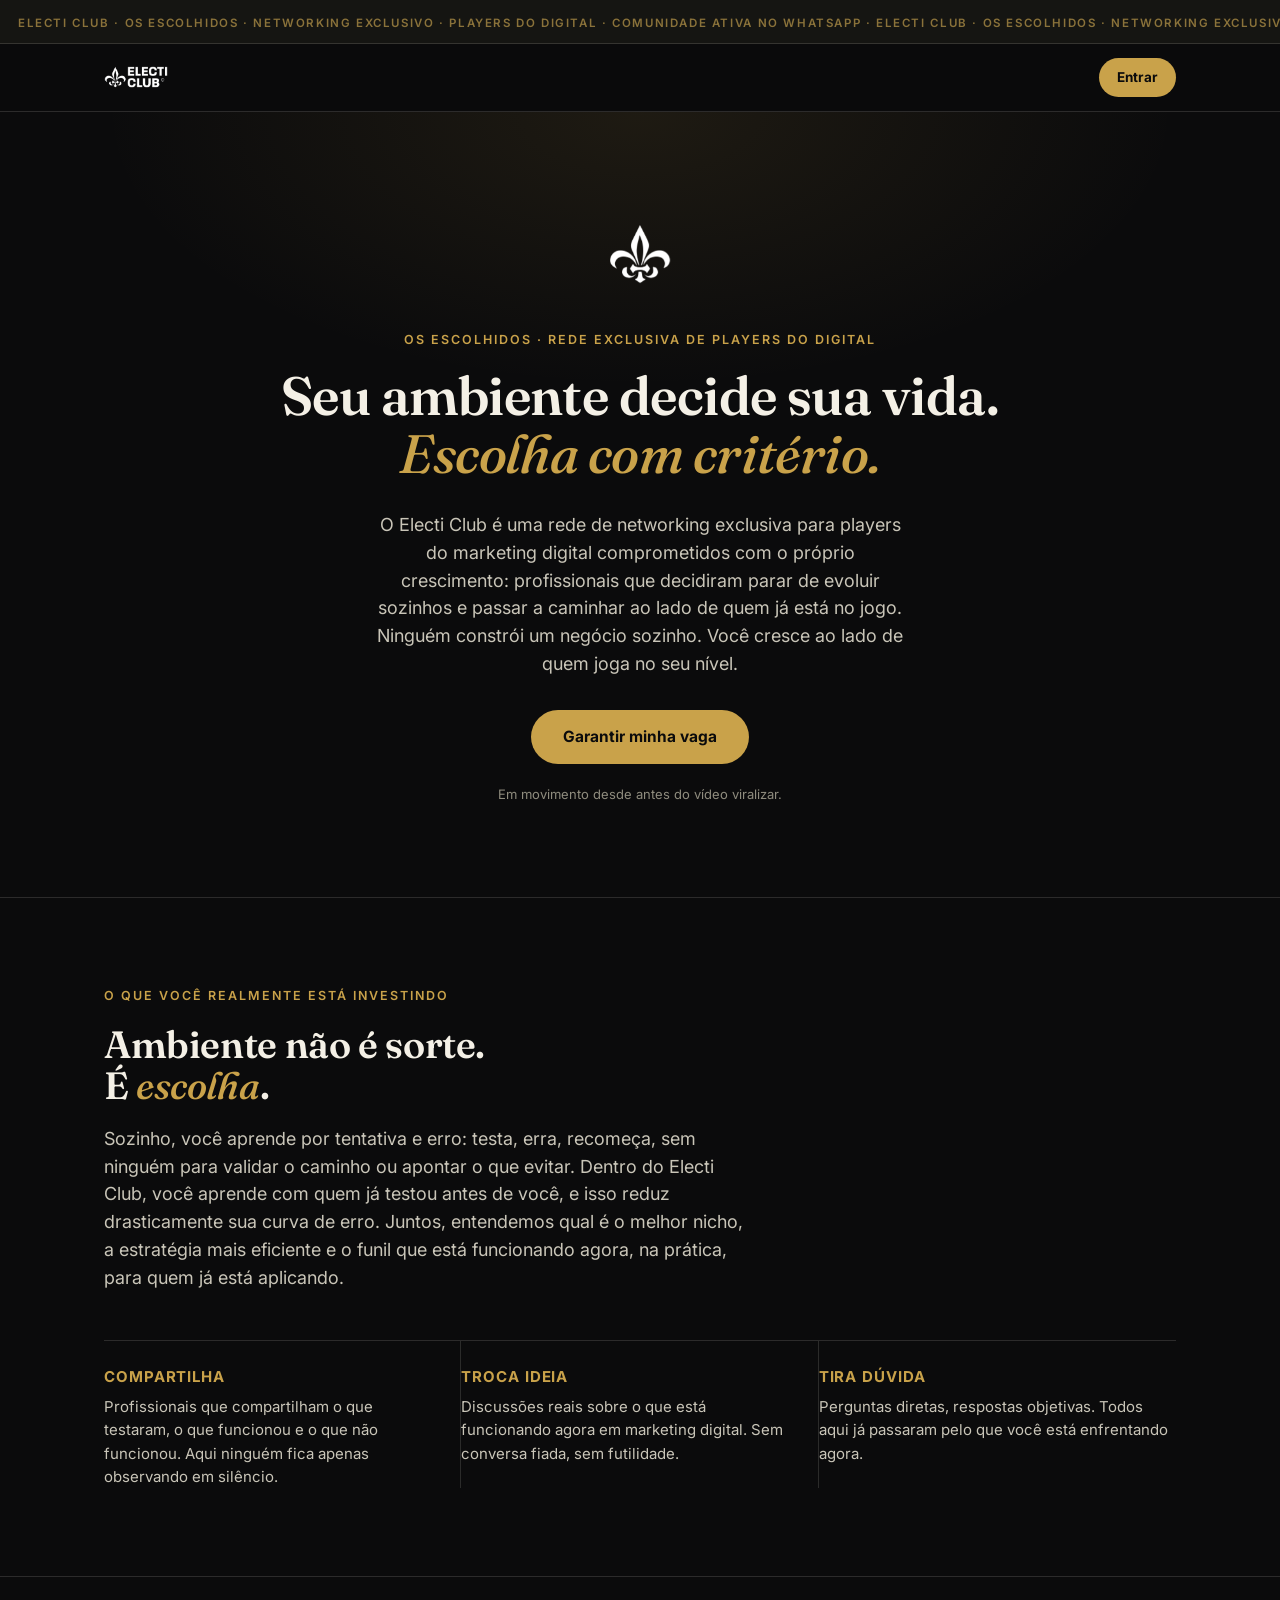
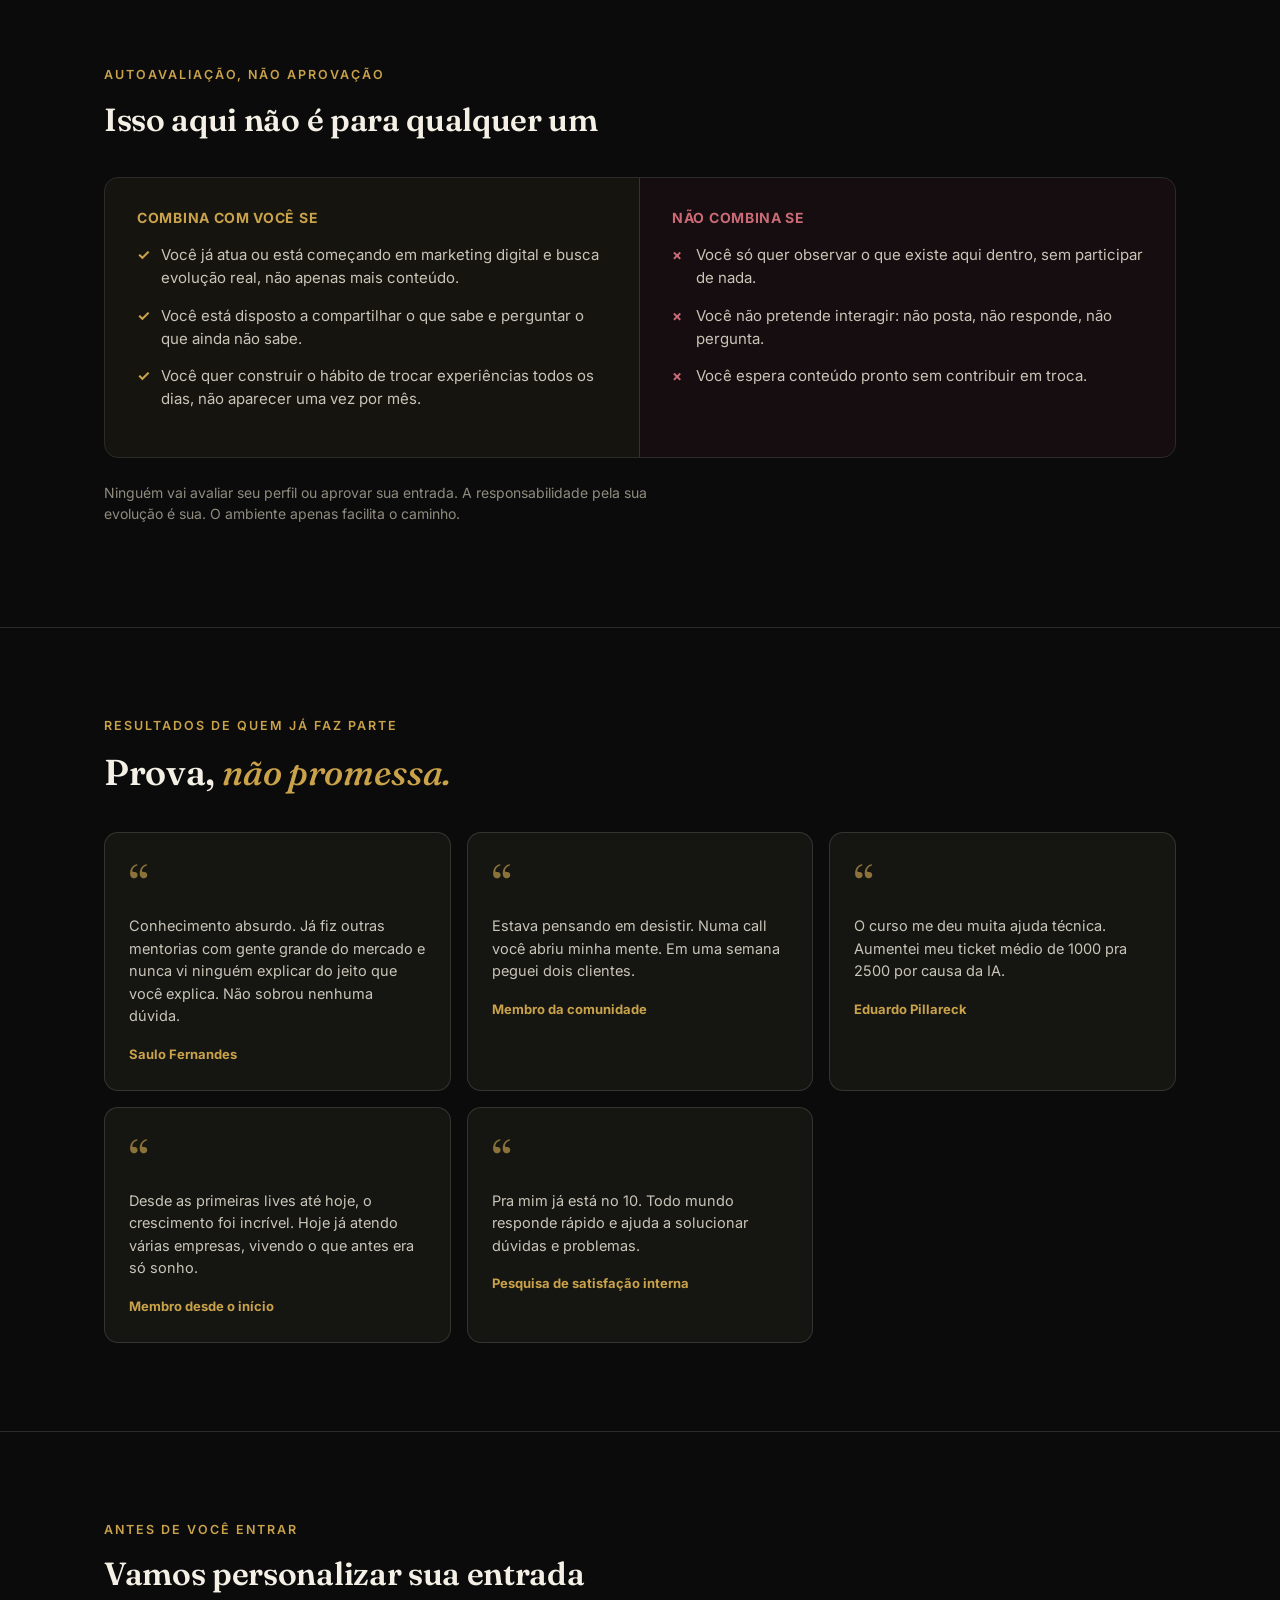
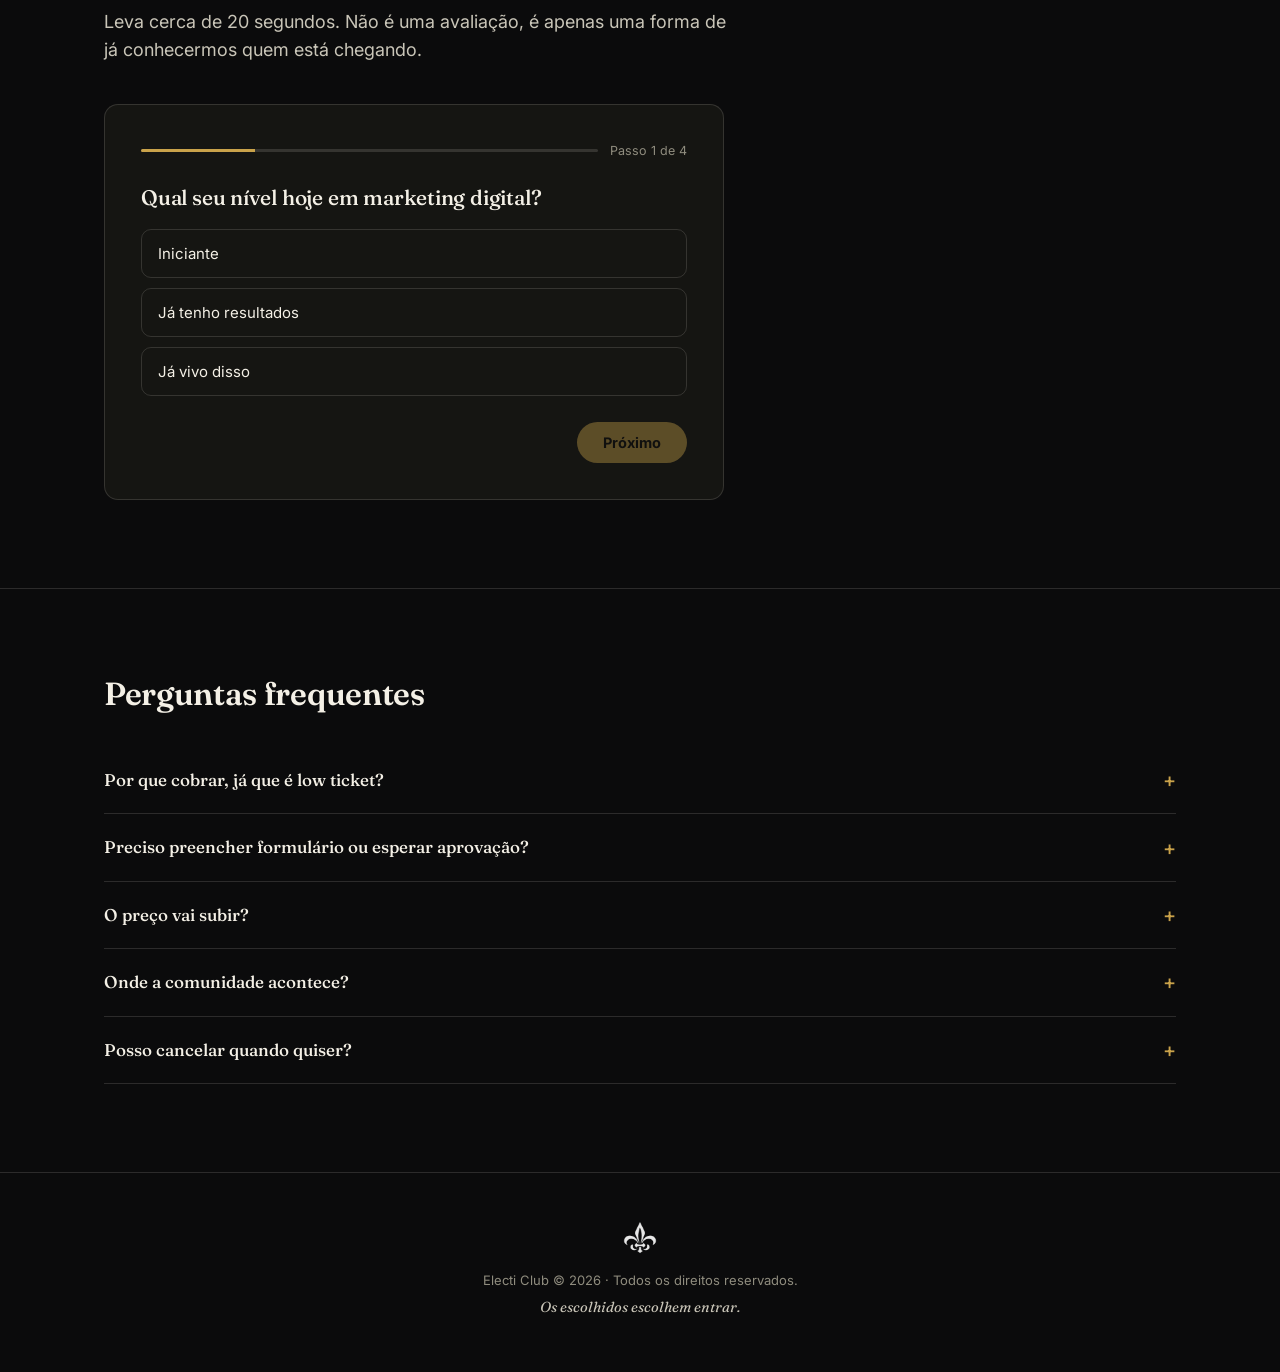
==== index.html @ 90655756 "Add files via upload" ====
<!DOCTYPE html>
<html lang="pt-BR">
<head>
<meta charset="UTF-8">
<meta name="viewport" content="width=device-width, initial-scale=1.0">
<title>Electi Club | O ambiente que te faz crescer</title>
<meta name="description" content="Electi Club: a comunidade de networking exclusiva para players do marketing digital comprometidos com o próprio crescimento.">
<link rel="icon" type="image/png" href="assets/img/logo-icon.png">
<link rel="preconnect" href="https://fonts.googleapis.com">
<link rel="preconnect" href="https://fonts.gstatic.com" crossorigin>
<link href="https://fonts.googleapis.com/css2?family=Fraunces:ital,opsz,wght@0,9..144,500;0,9..144,600;1,9..144,500&family=Inter:wght@400;500;600;700;800&display=swap" rel="stylesheet">
<link rel="stylesheet" href="assets/css/styles.css">
</head>
<body>

<div class="ticker" aria-hidden="true">
  <div class="ticker-track">
    <span>ELECTI CLUB · OS ESCOLHIDOS · NETWORKING EXCLUSIVO · PLAYERS DO DIGITAL · COMUNIDADE ATIVA NO WHATSAPP · ELECTI CLUB · OS ESCOLHIDOS · NETWORKING EXCLUSIVO · PLAYERS DO DIGITAL · COMUNIDADE ATIVA NO WHATSAPP ·</span>
    <span>ELECTI CLUB · OS ESCOLHIDOS · NETWORKING EXCLUSIVO · PLAYERS DO DIGITAL · COMUNIDADE ATIVA NO WHATSAPP · ELECTI CLUB · OS ESCOLHIDOS · NETWORKING EXCLUSIVO · PLAYERS DO DIGITAL · COMUNIDADE ATIVA NO WHATSAPP ·</span>
  </div>
</div>

<header>
  <div class="wrap">
    <img class="logo-full" src="assets/img/logo-full.png" alt="Electi Club">
    <a class="btn btn-primary" href="#quiz">Entrar</a>
  </div>
</header>

<section class="hero" id="topo">
  <div class="wrap">
    <div class="seal-wrap">
      <span class="seal-ring"></span>
      <img class="seal-icon" src="assets/img/logo-icon.png" alt="">
    </div>
    <p class="eyebrow">Os escolhidos · Rede exclusiva de players do digital</p>
    <h1>Seu ambiente decide sua vida. <span class="ital">Escolha com critério.</span></h1>
    <p class="sub">O Electi Club é uma rede de networking exclusiva para players do marketing digital comprometidos com o próprio crescimento: profissionais que decidiram parar de evoluir sozinhos e passar a caminhar ao lado de quem já está no jogo. Ninguém constrói um negócio sozinho. Você cresce ao lado de quem joga no seu nível.</p>
    <div class="cta-row">
      <a class="btn btn-primary" href="#quiz">Garantir minha vaga</a>
    </div>
    <p class="proof">Em movimento desde antes do vídeo viralizar.</p>
  </div>
</section>

<section class="thesis" id="time-ativo">
  <div class="wrap">
    <p class="eyebrow">O que você realmente está investindo</p>
    <h2>Ambiente não é sorte.<br>É <span class="ital">escolha</span>.</h2>
    <p class="lead">Sozinho, você aprende por tentativa e erro: testa, erra, recomeça, sem ninguém para validar o caminho ou apontar o que evitar. Dentro do Electi Club, você aprende com quem já testou antes de você, e isso reduz drasticamente sua curva de erro. Juntos, entendemos qual é o melhor nicho, a estratégia mais eficiente e o funil que está funcionando agora, na prática, para quem já está aplicando.</p>
    <div class="thesis-grid">
      <div>
        <h3>Compartilha</h3>
        <p>Profissionais que compartilham o que testaram, o que funcionou e o que não funcionou. Aqui ninguém fica apenas observando em silêncio.</p>
      </div>
      <div>
        <h3>Troca ideia</h3>
        <p>Discussões reais sobre o que está funcionando agora em marketing digital. Sem conversa fiada, sem futilidade.</p>
      </div>
      <div>
        <h3>Tira dúvida</h3>
        <p>Perguntas diretas, respostas objetivas. Todos aqui já passaram pelo que você está enfrentando agora.</p>
      </div>
    </div>
  </div>
</section>

<section class="fit" id="para-quem">
  <div class="wrap">
    <p class="eyebrow">Autoavaliação, não aprovação</p>
    <h2>Isso aqui não é para qualquer um</h2>
    <div class="fit-grid">
      <div class="fit-col fit-yes">
        <h3>Combina com você se</h3>
        <ul>
          <li>Você já atua ou está começando em marketing digital e busca evolução real, não apenas mais conteúdo.</li>
          <li>Você está disposto a compartilhar o que sabe e perguntar o que ainda não sabe.</li>
          <li>Você quer construir o hábito de trocar experiências todos os dias, não aparecer uma vez por mês.</li>
        </ul>
      </div>
      <div class="fit-col fit-no">
        <h3>Não combina se</h3>
        <ul>
          <li>Você só quer observar o que existe aqui dentro, sem participar de nada.</li>
          <li>Você não pretende interagir: não posta, não responde, não pergunta.</li>
          <li>Você espera conteúdo pronto sem contribuir em troca.</li>
        </ul>
      </div>
    </div>
    <p class="fit-note">Ninguém vai avaliar seu perfil ou aprovar sua entrada. A responsabilidade pela sua evolução é sua. O ambiente apenas facilita o caminho.</p>
  </div>
</section>

<section class="testimonials" id="prova">
  <div class="wrap">
    <p class="eyebrow">Resultados de quem já faz parte</p>
    <h2>Prova, <span class="ital">não promessa.</span></h2>
    <div class="testi-grid">
      <div class="testi-card">
        <p class="testi-quote">Conhecimento absurdo. Já fiz outras mentorias com gente grande do mercado e nunca vi ninguém explicar do jeito que você explica. Não sobrou nenhuma dúvida.</p>
        <p class="testi-name">Saulo Fernandes</p>
      </div>
      <div class="testi-card">
        <p class="testi-quote">Estava pensando em desistir. Numa call você abriu minha mente. Em uma semana peguei dois clientes.</p>
        <p class="testi-name">Membro da comunidade</p>
      </div>
      <div class="testi-card">
        <p class="testi-quote">O curso me deu muita ajuda técnica. Aumentei meu ticket médio de 1000 pra 2500 por causa da IA.</p>
        <p class="testi-name">Eduardo Pillareck</p>
      </div>
      <div class="testi-card">
        <p class="testi-quote">Desde as primeiras lives até hoje, o crescimento foi incrível. Hoje já atendo várias empresas, vivendo o que antes era só sonho.</p>
        <p class="testi-name">Membro desde o início</p>
      </div>
      <div class="testi-card">
        <p class="testi-quote">Pra mim já está no 10. Todo mundo responde rápido e ajuda a solucionar dúvidas e problemas.</p>
        <p class="testi-name">Pesquisa de satisfação interna</p>
      </div>
    </div>
  </div>
</section>

<section class="quiz" id="quiz">
  <div class="wrap">
    <p class="eyebrow">Antes de você entrar</p>
    <h2>Vamos personalizar sua entrada</h2>
    <p class="lead">Leva cerca de 20 segundos. Não é uma avaliação, é apenas uma forma de já conhecermos quem está chegando.</p>

    <div class="quiz-card">
      <div class="quiz-progress">
        <div class="quiz-progress-track"><div class="quiz-progress-fill" id="quizFill"></div></div>
        <span class="quiz-progress-label" id="quizLabel">Passo 1 de 4</span>
      </div>

      <div class="quiz-step active" data-step="0">
        <h3>Qual seu nível hoje em marketing digital?</h3>
        <div class="quiz-options" data-key="nivel">
          <button class="quiz-opt" type="button">Iniciante</button>
          <button class="quiz-opt" type="button">Já tenho resultados</button>
          <button class="quiz-opt" type="button">Já vivo disso</button>
        </div>
        <div class="quiz-nav">
          <span></span>
          <button class="quiz-next" type="button">Próximo</button>
        </div>
      </div>

      <div class="quiz-step" data-step="1">
        <h3>O que você mais busca agora?</h3>
        <div class="quiz-options" data-key="interesse">
          <button class="quiz-opt" type="button">Tráfego pago</button>
          <button class="quiz-opt" type="button">Infoprodutos e low ticket</button>
          <button class="quiz-opt" type="button">Automação e IA</button>
          <button class="quiz-opt" type="button">Trocar ideia com outros profissionais</button>
          <button class="quiz-opt" type="button">Um pouco de tudo</button>
        </div>
        <div class="quiz-nav">
          <button class="quiz-back" type="button">← voltar</button>
          <button class="quiz-next" type="button">Próximo</button>
        </div>
      </div>

      <div class="quiz-step" data-step="2">
        <h3>Quanto tempo por semana você imagina dedicar ao grupo?</h3>
        <div class="quiz-options" data-key="tempo">
          <button class="quiz-opt" type="button">Só acompanhar</button>
          <button class="quiz-opt" type="button">De vez em quando</button>
          <button class="quiz-opt" type="button">Ativamente</button>
        </div>
        <div class="quiz-nav">
          <button class="quiz-back" type="button">← voltar</button>
          <button class="quiz-next" type="button">Próximo</button>
        </div>
      </div>

      <div class="quiz-step" data-step="3">
        <h3>O que você gostaria de encontrar na comunidade para acelerar seu crescimento?</h3>
        <textarea class="quiz-textarea" id="quizOpen" placeholder="Opcional, escreva livremente..."></textarea>
        <div class="quiz-nav">
          <button class="quiz-back" type="button">← voltar</button>
          <span>
            <button class="quiz-skip" type="button" id="quizSkip">Pular</button>
            <button class="quiz-next enabled" type="button" id="quizFinish">Ver resultado</button>
          </span>
        </div>
      </div>

      <div class="quiz-step quiz-result" data-step="4">
        <h3 id="resultTitle">Perfeito.</h3>
        <p id="resultBody"></p>
        <a class="btn btn-primary" href="#preco">Quero garantir minha vaga</a>
      </div>
    </div>
  </div>
</section>

<section class="pricing" id="preco" style="display:none;">
  <div class="wrap">
    <p class="eyebrow">Entrada na comunidade</p>
    <h2>O investimento de hoje é o menor que ele nunca mais vai ser</h2>
    <p class="lead" style="margin-left:auto;margin-right:auto;">Conforme o Electi Club cresce e entrega mais valor, o investimento sobe. Quem entra agora garante o valor atual.</p>

    <div class="card-membership">
      <p class="card-eyebrow">Electi Club</p>
      <p class="card-title">Membro Electi Club</p>
      <p class="card-price">R$ 17<span>,90/mês</span></p>
      <p class="card-price-note">cancele quando quiser · sem fidelidade</p>
      <ul>
        <li>Ambiente ativo de marketing digital, todos os dias</li>
        <li>Profissionais comprometidos trocando o que está funcionando agora</li>
        <li>Aprenda com quem já testou e evite repetir os mesmos erros</li>
        <li>Investimento travado enquanto você permanecer no grupo</li>
      </ul>
      <a class="btn btn-primary" href="https://pay.hub.la/d9ovtXGPBHAwMIfi0Ynn/upsell" id="checkoutLink">Garantir minha vaga</a>
    </div>
    <!-- Ajuste o preço R$17,90/mês acima para o valor final que você decidir -->
    <p class="card-fine">Sem contrato de fidelidade. Cancele quando quiser.</p>
  </div>
</section>

<section class="faq" id="faq">
  <div class="wrap">
    <h2>Perguntas frequentes</h2>

    <details>
      <summary><span>Por que cobrar, já que é low ticket?</span><span class="plus" aria-hidden="true">+</span></summary>
      <p>Porque o valor, mesmo acessível, funciona como o primeiro filtro de compromisso. O que é gratuito atrai curiosos. O que exige investimento atrai quem está disposto a participar de verdade.</p>
    </details>

    <details>
      <summary><span>Preciso preencher formulário ou esperar aprovação?</span><span class="plus" aria-hidden="true">+</span></summary>
      <p>Não. Não há formulário de aplicação nem análise manual. Existe um quiz rápido e opcional, apenas para personalizar sua entrada. Quem decide se o ambiente combina com você é você mesmo.</p>
    </details>

    <details>
      <summary><span>O preço vai subir?</span><span class="plus" aria-hidden="true">+</span></summary>
      <p>Sim. Conforme a comunidade cresce e entrega mais valor, o investimento sobe. Quem entra agora garante o valor atual.</p>
    </details>

    <details>
      <summary><span>Onde a comunidade acontece?</span><span class="plus" aria-hidden="true">+</span></summary>
      <p>Principalmente no WhatsApp: é onde as conversas acontecem de fato, todos os dias.</p>
    </details>

    <details>
      <summary><span>Posso cancelar quando quiser?</span><span class="plus" aria-hidden="true">+</span></summary>
      <p>Sim, sem fidelidade e sem burocracia.</p>
    </details>
  </div>
</section>

<footer>
  <div class="wrap">
    <img class="logo-icon" src="assets/img/logo-icon.png" alt="Electi Club">
    <p>Electi Club © <span id="year"></span> · Todos os direitos reservados.</p>
    <p class="tag">Os escolhidos escolhem entrar.</p>
  </div>
</footer>

<script src="assets/js/script.js"></script>

</body>
</html>
---- assets/css/styles.css ----
:root{
    --ink:#0b0b0c;
    --ink-2:#151512;
    --ink-3:#1d1c17;
    --bone:#f4f0e6;
    --bone-dim:#c9c5b8;
    --brass:#c9a24a;
    --brass-dim:#8a723a;
    --wine:#8a2632;
    --mute:#8f8c7e;
    --line:rgba(244,240,230,0.14);
    --maxw:1120px;
    --radius:14px;
    font-size:16px;
  }

  *{box-sizing:border-box;}
  html{scroll-behavior:smooth;}
  body{
    margin:0;
    background:var(--ink);
    color:var(--bone);
    font-family:'Inter',system-ui,-apple-system,sans-serif;
    line-height:1.55;
    -webkit-font-smoothing:antialiased;
  }
  img{max-width:100%;display:block;}
  h1,h2,h3{
    font-family:'Fraunces',Georgia,serif;
    font-weight:600;
    line-height:1.08;
    margin:0 0 .5em;
    letter-spacing:-0.01em;
  }
  .ital{font-style:italic;font-weight:500;color:var(--brass);}
  p{margin:0 0 1em;}
  a{color:inherit;}
  ul{margin:0;padding:0;list-style:none;}

  .wrap{max-width:var(--maxw);margin:0 auto;padding:0 24px;}
  section{padding:88px 0;position:relative;}
  .eyebrow{
    font-size:12.5px;
    letter-spacing:0.16em;
    text-transform:uppercase;
    color:var(--brass);
    font-weight:600;
    margin:0 0 18px;
  }
  .lead{font-size:18px;color:var(--bone-dim);max-width:640px;}

  :focus-visible{outline:2px solid var(--brass);outline-offset:3px;}

  /* ---------- Ticker ---------- */
  .ticker{
    background:var(--ink-2);
    border-bottom:1px solid var(--line);
    overflow:hidden;
    white-space:nowrap;
    padding:9px 0;
  }
  .ticker-track{
    display:inline-flex;
    width:max-content;
  }
  .ticker-track span{
    display:inline-block;
    padding:0 18px;
    font-size:11.5px;
    letter-spacing:0.14em;
    text-transform:uppercase;
    color:var(--brass-dim);
    font-weight:600;
  }
  @media (prefers-reduced-motion:no-preference){
    .ticker-track{animation:marquee 34s linear infinite;}
  }
  @keyframes marquee{
    from{transform:translateX(0);}
    to{transform:translateX(-50%);}
  }

  /* ---------- Header ---------- */
  header{
    position:sticky;top:0;z-index:50;
    background:rgba(11,11,12,0.86);
    backdrop-filter:blur(8px);
    border-bottom:1px solid var(--line);
  }
  header .wrap{
    display:flex;align-items:center;justify-content:space-between;
    padding-top:14px;padding-bottom:14px;
  }
  header .logo-full{height:22px;width:auto;}
  .btn{
    display:inline-block;
    font-family:'Inter',sans-serif;
    font-weight:700;
    font-size:14.5px;
    padding:12px 22px;
    border-radius:999px;
    text-decoration:none;
    text-align:center;
    transition:transform .15s ease, background .15s ease;
    cursor:pointer;
    border:none;
  }
  .btn-primary{background:var(--brass);color:var(--ink);}
  .btn-primary:hover{transform:translateY(-1px);background:#dab461;}
  .btn-ghost{background:transparent;color:var(--bone);border:1px solid var(--line);}
  .btn-ghost:hover{border-color:var(--brass);color:var(--brass);}
  header .btn{padding:9px 18px;font-size:13.5px;}

  /* ---------- Hero ---------- */
  .hero{
    text-align:center;
    padding:96px 0 80px;
    background:
      radial-gradient(ellipse 60% 50% at 50% 0%, rgba(200,162,74,0.10), transparent 70%);
  }
  .seal-wrap{
    position:relative;
    width:92px;height:92px;
    margin:0 auto 30px;
    display:flex;align-items:center;justify-content:center;
  }
  .seal-icon{width:64px;height:auto;position:relative;z-index:2;opacity:1;}
  .seal-ring{
    position:absolute;inset:0;
    border:1px solid var(--brass);
    border-radius:50%;
    opacity:0;
  }
  @media (prefers-reduced-motion:no-preference){
    .seal-icon{animation:sealDrop .7s cubic-bezier(.2,.9,.25,1.2) both;}
    .seal-ring{animation:ringPulse 1.4s ease-out .35s both;}
    .hero .eyebrow{animation:fadeUp .6s ease .25s both;}
    .hero h1{animation:fadeUp .6s ease .35s both;}
    .hero .sub{animation:fadeUp .6s ease .45s both;}
    .hero .cta-row{animation:fadeUp .6s ease .55s both;}
    .hero .proof{animation:fadeUp .6s ease .65s both;}
  }
  @keyframes sealDrop{
    0%{transform:translateY(-16px) scale(.8);opacity:0;}
    60%{transform:translateY(2px) scale(1.05);opacity:1;}
    100%{transform:translateY(0) scale(1);opacity:1;}
  }
  @keyframes ringPulse{
    0%{transform:scale(.55);opacity:.55;}
    100%{transform:scale(2.1);opacity:0;}
  }
  @keyframes fadeUp{
    from{opacity:0;transform:translateY(14px);}
    to{opacity:1;transform:translateY(0);}
  }
  .hero h1{
    font-size:clamp(32px,6vw,54px);
    max-width:780px;margin-left:auto;margin-right:auto;
  }
  .hero .sub{
    font-size:18px;color:var(--bone-dim);
    max-width:540px;margin:0 auto 32px;
  }
  .cta-row{
    display:flex;flex-direction:column;align-items:center;gap:14px;margin-bottom:20px;
  }
  .btn-link{
    font-size:14px;color:var(--bone-dim);text-decoration:underline;
    text-underline-offset:3px;
  }
  .btn-link:hover{color:var(--brass);}
  .hero .btn-primary{padding:15px 32px;font-size:15.5px;}
  .proof{font-size:13px;color:var(--mute);}

  /* ---------- Thesis / big idea ---------- */
  .thesis{border-top:1px solid var(--line);}
  .thesis h2{font-size:clamp(26px,4vw,38px);max-width:620px;}
  .thesis-grid{
    display:grid;grid-template-columns:repeat(3,1fr);
    gap:0;margin-top:48px;
    border-top:1px solid var(--line);
  }
  .thesis-grid > div{
    padding:28px 28px 0 0;
    border-right:1px solid var(--line);
  }
  .thesis-grid > div:last-child{border-right:none;padding-right:0;}
  .thesis-grid h3{
    font-family:'Inter',sans-serif;font-weight:700;font-size:15px;
    text-transform:uppercase;letter-spacing:0.06em;color:var(--brass);
    margin-bottom:10px;
  }
  .thesis-grid p{color:var(--bone-dim);font-size:15px;margin:0;}

  /* ---------- Topics ---------- */
  .topics{border-top:1px solid var(--line);padding-top:64px;padding-bottom:64px;}
  .topics h2{font-size:clamp(22px,3.4vw,30px);margin-bottom:28px;}
  .pill-row{display:flex;flex-wrap:wrap;gap:10px;}
  .pill{
    border:1px solid var(--line);
    border-radius:999px;
    padding:10px 18px;
    font-size:14px;
    color:var(--bone-dim);
    white-space:nowrap;
  }
  .pill.hl{border-color:var(--brass-dim);color:var(--brass);}

  /* ---------- Fit section ---------- */
  .fit{border-top:1px solid var(--line);}
  .fit h2{font-size:clamp(24px,3.6vw,32px);max-width:560px;}
  .fit-grid{
    display:grid;grid-template-columns:1fr 1fr;gap:0;
    margin-top:40px;
    border:1px solid var(--line);border-radius:var(--radius);overflow:hidden;
  }
  .fit-col{padding:32px;}
  .fit-yes{background:rgba(200,162,74,0.06);border-right:1px solid var(--line);}
  .fit-no{background:rgba(138,38,50,0.08);}
  .fit-col h3{
    font-family:'Inter',sans-serif;font-weight:700;font-size:14px;
    text-transform:uppercase;letter-spacing:0.05em;margin-bottom:18px;
  }
  .fit-yes h3{color:var(--brass);}
  .fit-no h3{color:#c96a76;}
  .fit-col li{
    font-size:15px;color:var(--bone-dim);
    padding-left:24px;position:relative;margin-bottom:14px;
  }
  .fit-yes li::before{content:"✓";position:absolute;left:0;color:var(--brass);font-weight:700;}
  .fit-no li::before{content:"×";position:absolute;left:0;color:#c96a76;font-weight:700;}
  .fit-note{margin-top:24px;font-size:14px;color:var(--mute);max-width:560px;}

  @media (max-width:720px){
    .fit-grid{grid-template-columns:1fr;}
    .fit-yes{border-right:none;border-bottom:1px solid var(--line);}
  }

  /* ---------- Quiz ---------- */
  .quiz{border-top:1px solid var(--line);}
  .quiz h2{font-size:clamp(24px,3.6vw,32px);}
  .quiz-card{
    margin-top:40px;
    border:1px solid var(--line);
    border-radius:var(--radius);
    background:var(--ink-2);
    padding:36px;
    max-width:620px;
  }
  .quiz-progress{
    display:flex;align-items:center;gap:12px;margin-bottom:26px;
  }
  .quiz-progress-track{
    flex:1;height:3px;background:var(--line);border-radius:2px;overflow:hidden;
  }
  .quiz-progress-fill{
    height:100%;width:25%;background:var(--brass);transition:width .3s ease;
  }
  .quiz-progress-label{font-size:12.5px;color:var(--mute);white-space:nowrap;}
  .quiz-step{display:none;}
  .quiz-step.active{display:block;animation:fadeUp .35s ease both;}
  .quiz-step h3{
    font-family:'Fraunces',serif;font-weight:500;font-size:21px;margin-bottom:20px;
  }
  .quiz-options{display:flex;flex-direction:column;gap:10px;margin-bottom:26px;}
  .quiz-opt{
    text-align:left;
    background:transparent;
    border:1px solid var(--line);
    color:var(--bone);
    padding:14px 16px;
    border-radius:10px;
    font-family:'Inter',sans-serif;font-size:15px;
    cursor:pointer;
    transition:border-color .15s ease, background .15s ease;
  }
  .quiz-opt:hover{border-color:var(--brass-dim);}
  .quiz-opt.selected{border-color:var(--brass);background:rgba(200,162,74,0.09);color:var(--brass);}
  .quiz-textarea{
    width:100%;min-height:96px;
    background:var(--ink);
    border:1px solid var(--line);
    border-radius:10px;
    color:var(--bone);
    font-family:'Inter',sans-serif;font-size:15px;
    padding:14px;margin-bottom:22px;
    resize:vertical;
  }
  .quiz-nav{display:flex;justify-content:space-between;align-items:center;gap:12px;}
  .quiz-back{
    background:none;border:none;color:var(--mute);font-size:14px;cursor:pointer;
    font-family:'Inter',sans-serif;
  }
  .quiz-back:hover{color:var(--bone);}
  .quiz-next{
    background:var(--brass);color:var(--ink);border:none;
    padding:12px 26px;border-radius:999px;font-weight:700;font-size:14.5px;
    cursor:pointer;font-family:'Inter',sans-serif;
    opacity:0.4;pointer-events:none;transition:opacity .15s ease;
  }
  .quiz-next.enabled{opacity:1;pointer-events:auto;}
  .quiz-skip{
    font-size:13px;color:var(--mute);text-decoration:underline;
    background:none;border:none;cursor:pointer;font-family:'Inter',sans-serif;
    margin-left:14px;
  }
  .quiz-result h3{font-size:23px;margin-bottom:14px;}
  .quiz-result p{color:var(--bone-dim);font-size:15.5px;}
  .quiz-result .btn-primary{margin-top:10px;}

  /* ---------- Pricing ---------- */
  .pricing{border-top:1px solid var(--line);text-align:center;}
  .pricing h2{font-size:clamp(26px,4vw,38px);max-width:640px;margin-left:auto;margin-right:auto;}
  .card-membership{
    max-width:400px;margin:44px auto 0;
    border:1px solid var(--brass-dim);
    border-radius:var(--radius);
    background:linear-gradient(180deg, var(--ink-3), var(--ink-2));
    padding:38px 32px;
    text-align:left;
    position:relative;
    overflow:hidden;
  }
  .card-membership::before{
    content:"";position:absolute;top:-40px;right:-40px;width:160px;height:160px;
    background:radial-gradient(circle, rgba(200,162,74,0.14), transparent 70%);
  }
  .card-eyebrow{
    font-size:11.5px;letter-spacing:0.14em;text-transform:uppercase;
    color:var(--brass);font-weight:700;margin-bottom:6px;
  }
  .card-title{font-family:'Fraunces',serif;font-size:22px;margin-bottom:18px;}
  .card-price{font-family:'Fraunces',serif;font-size:44px;color:var(--bone);margin-bottom:2px;}
  .card-price span{font-size:16px;color:var(--mute);font-family:'Inter',sans-serif;}
  .card-price-note{font-size:12.5px;color:var(--mute);margin-bottom:24px;}
  .card-membership ul{margin-bottom:26px;}
  .card-membership li{
    font-size:14.5px;color:var(--bone-dim);padding-left:22px;position:relative;margin-bottom:10px;
  }
  .card-membership li::before{content:"✓";position:absolute;left:0;color:var(--brass);}
  .card-membership .btn-primary{width:100%;padding:14px;font-size:15px;}
  .card-fine{font-size:12px;color:var(--mute);margin-top:14px;text-align:center;}

  /* ---------- Testimonials ---------- */
  .testimonials{border-top:1px solid var(--line);}
  .testimonials h2{font-size:clamp(26px,4vw,36px);max-width:620px;}
  .testi-grid{
    display:grid;
    grid-template-columns:repeat(auto-fit, minmax(260px, 1fr));
    gap:16px;
    margin-top:40px;
  }
  .testi-card{
    border:1px solid var(--line);
    border-radius:var(--radius);
    background:var(--ink-2);
    padding:26px 24px;
    position:relative;
  }
  .testi-card::before{
    content:"\201C";
    font-family:'Fraunces',serif;
    font-size:52px;
    color:var(--brass-dim);
    line-height:1;
    display:block;
    margin-bottom:4px;
  }
  .testi-quote{
    font-size:14.5px;
    color:var(--bone-dim);
    margin-bottom:16px;
  }
  .testi-name{
    font-size:13px;
    font-weight:700;
    color:var(--brass);
    margin:0;
  }

  /* ---------- FAQ ---------- */
  .faq{border-top:1px solid var(--line);}
  .faq h2{font-size:clamp(24px,3.6vw,32px);margin-bottom:36px;}
  details{
    border-bottom:1px solid var(--line);
    padding:20px 0;
  }
  summary{
    cursor:pointer;font-family:'Fraunces',serif;font-size:17px;font-weight:500;
    list-style:none;display:flex;justify-content:space-between;align-items:center;gap:16px;
  }
  summary::-webkit-details-marker{display:none;}
  summary .plus{
    font-family:'Inter',sans-serif;font-size:20px;color:var(--brass);flex-shrink:0;
    transition:transform .2s ease;line-height:1;
  }
  details[open] summary .plus{transform:rotate(45deg);}
  details p{margin-top:14px;color:var(--bone-dim);font-size:15px;max-width:640px;}

  /* ---------- Footer ---------- */
  footer{
    border-top:1px solid var(--line);
    padding:48px 0;
    text-align:center;
  }
  footer .logo-icon{width:34px;height:auto;margin:0 auto 16px;opacity:0.9;}
  footer p{margin:0 0 6px;font-size:13px;color:var(--mute);}
  footer .tag{font-family:'Fraunces',serif;font-style:italic;color:var(--bone-dim);font-size:14.5px;}

  @media (max-width:640px){
    section{padding:64px 0;}
    .thesis-grid{grid-template-columns:1fr;}
    .thesis-grid > div{border-right:none;border-bottom:1px solid var(--line);padding:24px 0;}
    .thesis-grid > div:first-child{padding-top:0;}
    .quiz-card{padding:26px 22px;}
    .card-membership{padding:30px 24px;}
  }
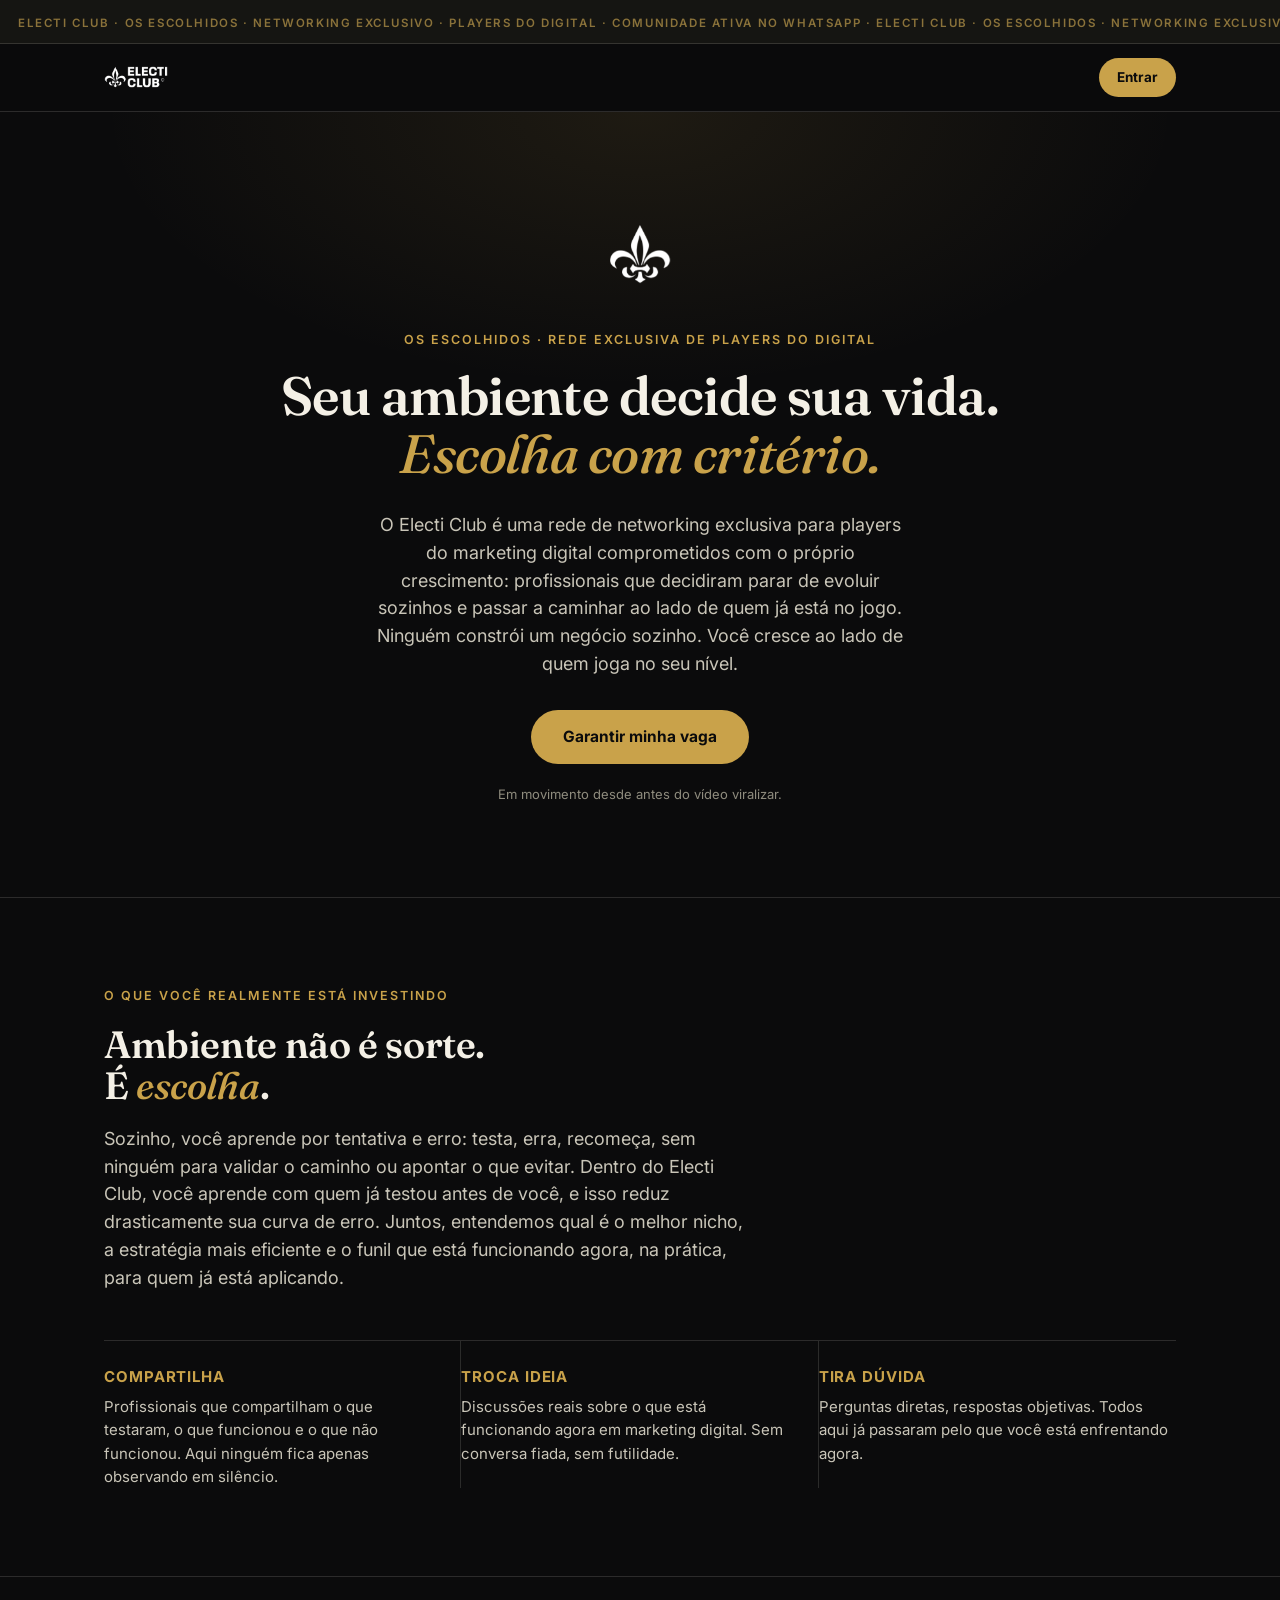
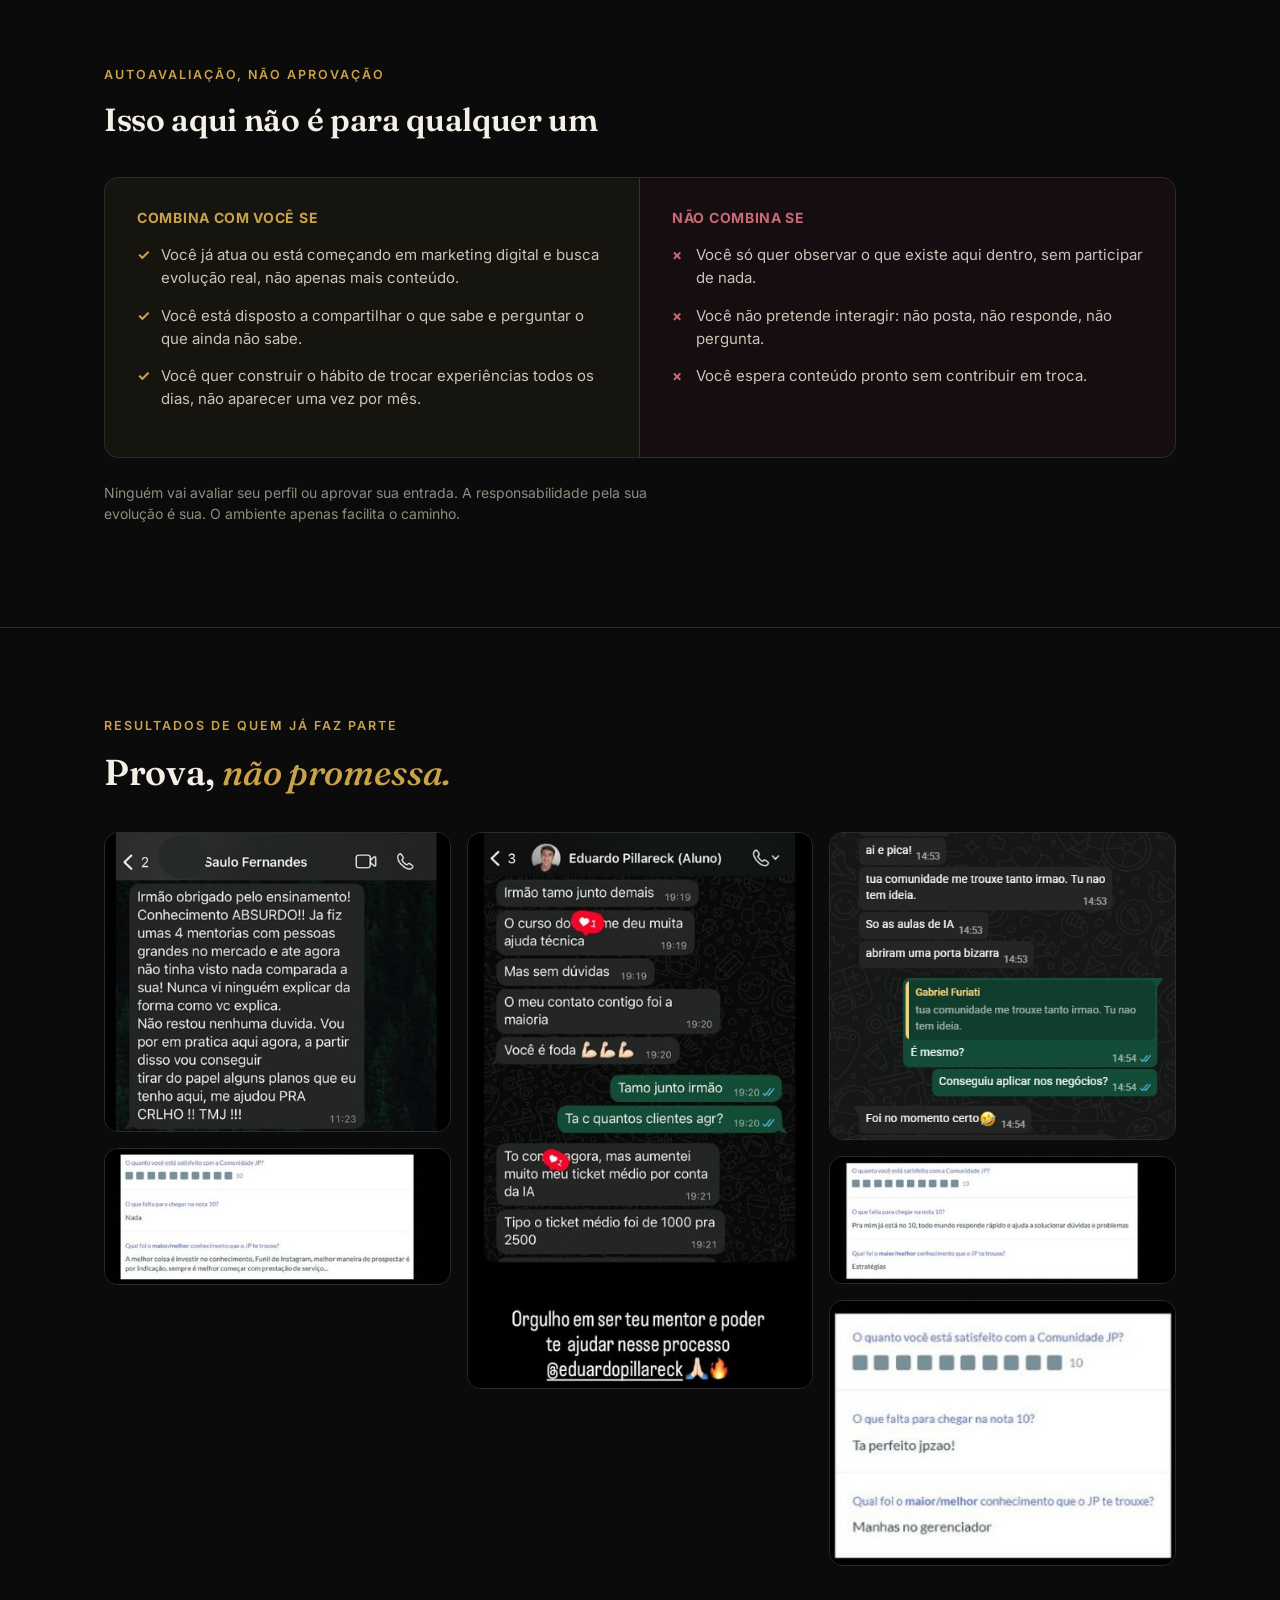
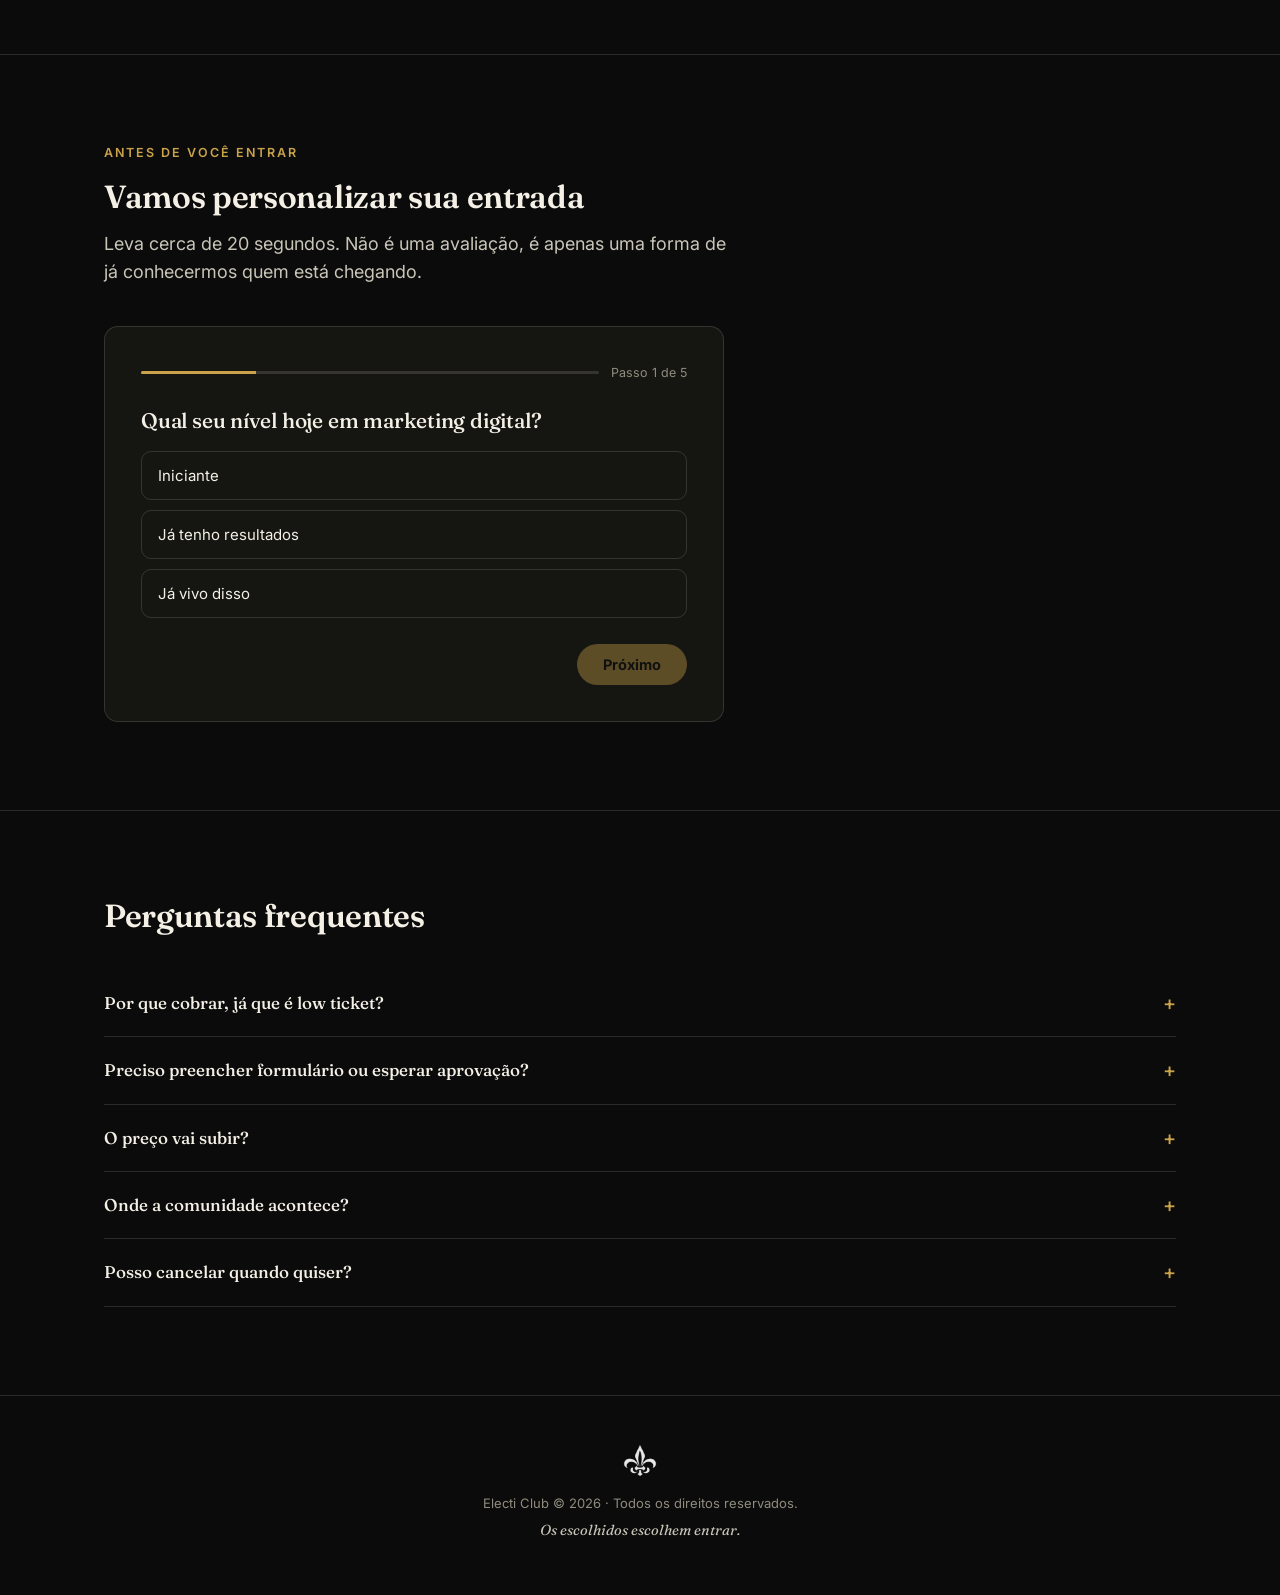
==== commit f4a922f2: "Atualização: animações, prints reais e nova pergunta do quiz" ====
--- a/index.html
+++ b/index.html
@@ -1,6 +1,23 @@
 <!DOCTYPE html>
 <html lang="pt-BR">
 <head>
+<!-- Meta Pixel Code -->
+<script>
+!function(f,b,e,v,n,t,s)
+{if(f.fbq)return;n=f.fbq=function(){n.callMethod?
+n.callMethod.apply(n,arguments):n.queue.push(arguments)};
+if(!f._fbq)f._fbq=n;n.push=n;n.loaded=!0;n.version='2.0';
+n.queue=[];t=b.createElement(e);t.async=!0;
+t.src=v;s=b.getElementsByTagName(e)[0];
+s.parentNode.insertBefore(t,s)}(window, document,'script',
+'https://connect.facebook.net/en_US/fbevents.js');
+fbq('init', '499310993007055');
+fbq('track', 'PageView');
+</script>
+<noscript><img height="1" width="1" style="display:none"
+src="https://www.facebook.com/tr?id=499310993007055&ev=PageView&noscript=1"
+/></noscript>
+<!-- End Meta Pixel Code -->
 <meta charset="UTF-8">
 <meta name="viewport" content="width=device-width, initial-scale=1.0">
 <title>Electi Club | O ambiente que te faz crescer</title>
@@ -10,6 +27,7 @@
 <link rel="preconnect" href="https://fonts.gstatic.com" crossorigin>
 <link href="https://fonts.googleapis.com/css2?family=Fraunces:ital,opsz,wght@0,9..144,500;0,9..144,600;1,9..144,500&family=Inter:wght@400;500;600;700;800&display=swap" rel="stylesheet">
 <link rel="stylesheet" href="assets/css/styles.css">
+<noscript><style>.reveal{opacity:1!important;transform:none!important;}</style></noscript>
 </head>
 <body>
 
@@ -45,19 +63,19 @@
 
 <section class="thesis" id="time-ativo">
   <div class="wrap">
-    <p class="eyebrow">O que você realmente está investindo</p>
-    <h2>Ambiente não é sorte.<br>É <span class="ital">escolha</span>.</h2>
-    <p class="lead">Sozinho, você aprende por tentativa e erro: testa, erra, recomeça, sem ninguém para validar o caminho ou apontar o que evitar. Dentro do Electi Club, você aprende com quem já testou antes de você, e isso reduz drasticamente sua curva de erro. Juntos, entendemos qual é o melhor nicho, a estratégia mais eficiente e o funil que está funcionando agora, na prática, para quem já está aplicando.</p>
-    <div class="thesis-grid">
-      <div>
+    <p class="eyebrow reveal">O que você realmente está investindo</p>
+    <h2 class="reveal">Ambiente não é sorte.<br>É <span class="ital">escolha</span>.</h2>
+    <p class="lead reveal">Sozinho, você aprende por tentativa e erro: testa, erra, recomeça, sem ninguém para validar o caminho ou apontar o que evitar. Dentro do Electi Club, você aprende com quem já testou antes de você, e isso reduz drasticamente sua curva de erro. Juntos, entendemos qual é o melhor nicho, a estratégia mais eficiente e o funil que está funcionando agora, na prática, para quem já está aplicando.</p>
+    <div class="thesis-grid stagger">
+      <div class="reveal">
         <h3>Compartilha</h3>
         <p>Profissionais que compartilham o que testaram, o que funcionou e o que não funcionou. Aqui ninguém fica apenas observando em silêncio.</p>
       </div>
-      <div>
+      <div class="reveal">
         <h3>Troca ideia</h3>
         <p>Discussões reais sobre o que está funcionando agora em marketing digital. Sem conversa fiada, sem futilidade.</p>
       </div>
-      <div>
+      <div class="reveal">
         <h3>Tira dúvida</h3>
         <p>Perguntas diretas, respostas objetivas. Todos aqui já passaram pelo que você está enfrentando agora.</p>
       </div>
@@ -67,10 +85,10 @@
 
 <section class="fit" id="para-quem">
   <div class="wrap">
-    <p class="eyebrow">Autoavaliação, não aprovação</p>
-    <h2>Isso aqui não é para qualquer um</h2>
-    <div class="fit-grid">
-      <div class="fit-col fit-yes">
+    <p class="eyebrow reveal">Autoavaliação, não aprovação</p>
+    <h2 class="reveal">Isso aqui não é para qualquer um</h2>
+    <div class="fit-grid stagger">
+      <div class="fit-col fit-yes reveal">
         <h3>Combina com você se</h3>
         <ul>
           <li>Você já atua ou está começando em marketing digital e busca evolução real, não apenas mais conteúdo.</li>
@@ -78,7 +96,7 @@
           <li>Você quer construir o hábito de trocar experiências todos os dias, não aparecer uma vez por mês.</li>
         </ul>
       </div>
-      <div class="fit-col fit-no">
+      <div class="fit-col fit-no reveal">
         <h3>Não combina se</h3>
         <ul>
           <li>Você só quer observar o que existe aqui dentro, sem participar de nada.</li>
@@ -93,29 +111,15 @@
 
 <section class="testimonials" id="prova">
   <div class="wrap">
-    <p class="eyebrow">Resultados de quem já faz parte</p>
-    <h2>Prova, <span class="ital">não promessa.</span></h2>
-    <div class="testi-grid">
-      <div class="testi-card">
-        <p class="testi-quote">Conhecimento absurdo. Já fiz outras mentorias com gente grande do mercado e nunca vi ninguém explicar do jeito que você explica. Não sobrou nenhuma dúvida.</p>
-        <p class="testi-name">Saulo Fernandes</p>
-      </div>
-      <div class="testi-card">
-        <p class="testi-quote">Estava pensando em desistir. Numa call você abriu minha mente. Em uma semana peguei dois clientes.</p>
-        <p class="testi-name">Membro da comunidade</p>
-      </div>
-      <div class="testi-card">
-        <p class="testi-quote">O curso me deu muita ajuda técnica. Aumentei meu ticket médio de 1000 pra 2500 por causa da IA.</p>
-        <p class="testi-name">Eduardo Pillareck</p>
-      </div>
-      <div class="testi-card">
-        <p class="testi-quote">Desde as primeiras lives até hoje, o crescimento foi incrível. Hoje já atendo várias empresas, vivendo o que antes era só sonho.</p>
-        <p class="testi-name">Membro desde o início</p>
-      </div>
-      <div class="testi-card">
-        <p class="testi-quote">Pra mim já está no 10. Todo mundo responde rápido e ajuda a solucionar dúvidas e problemas.</p>
-        <p class="testi-name">Pesquisa de satisfação interna</p>
-      </div>
+    <p class="eyebrow reveal">Resultados de quem já faz parte</p>
+    <h2 class="reveal">Prova, <span class="ital">não promessa.</span></h2>
+    <div class="proof-grid stagger">
+      <img class="proof-shot reveal" src="assets/img/proof/saulo.jpg" alt="Print de depoimento de Saulo Fernandes sobre a mentoria">
+      <img class="proof-shot reveal" src="assets/img/proof/survey1.jpg" alt="Resposta de pesquisa de satisfação, nota 10">
+      <img class="proof-shot reveal" src="assets/img/proof/eduardo.jpg" alt="Print de conversa com Eduardo Pillareck sobre aumento de ticket médio">
+      <img class="proof-shot reveal" src="assets/img/proof/gabriel.jpg" alt="Print de conversa sobre resultado com aulas de IA">
+      <img class="proof-shot reveal" src="assets/img/proof/survey3.jpg" alt="Resposta de pesquisa de satisfação sobre suporte da comunidade">
+      <img class="proof-shot reveal" src="assets/img/proof/survey2.jpg" alt="Resposta de pesquisa de satisfação sobre gerenciador de anúncios">
     </div>
   </div>
 </section>
@@ -126,10 +130,10 @@
     <h2>Vamos personalizar sua entrada</h2>
     <p class="lead">Leva cerca de 20 segundos. Não é uma avaliação, é apenas uma forma de já conhecermos quem está chegando.</p>
 
-    <div class="quiz-card">
+    <div class="quiz-card reveal">
       <div class="quiz-progress">
         <div class="quiz-progress-track"><div class="quiz-progress-fill" id="quizFill"></div></div>
-        <span class="quiz-progress-label" id="quizLabel">Passo 1 de 4</span>
+        <span class="quiz-progress-label" id="quizLabel">Passo 1 de 5</span>
       </div>
 
       <div class="quiz-step active" data-step="0">
@@ -146,6 +150,21 @@
       </div>
 
       <div class="quiz-step" data-step="1">
+        <h3>Qual sua principal área hoje?</h3>
+        <div class="quiz-options" data-key="expertise">
+          <button class="quiz-opt" type="button">Tráfego pago</button>
+          <button class="quiz-opt" type="button">Automação e IA</button>
+          <button class="quiz-opt" type="button">Infoprodutos e low ticket</button>
+          <button class="quiz-opt" type="button">Copywriting e criativos</button>
+          <button class="quiz-opt" type="button">Ainda estou definindo</button>
+        </div>
+        <div class="quiz-nav">
+          <button class="quiz-back" type="button">← voltar</button>
+          <button class="quiz-next" type="button">Próximo</button>
+        </div>
+      </div>
+
+      <div class="quiz-step" data-step="2">
         <h3>O que você mais busca agora?</h3>
         <div class="quiz-options" data-key="interesse">
           <button class="quiz-opt" type="button">Tráfego pago</button>
@@ -160,7 +179,7 @@
         </div>
       </div>
 
-      <div class="quiz-step" data-step="2">
+      <div class="quiz-step" data-step="3">
         <h3>Quanto tempo por semana você imagina dedicar ao grupo?</h3>
         <div class="quiz-options" data-key="tempo">
           <button class="quiz-opt" type="button">Só acompanhar</button>
@@ -173,7 +192,7 @@
         </div>
       </div>
 
-      <div class="quiz-step" data-step="3">
+      <div class="quiz-step" data-step="4">
         <h3>O que você gostaria de encontrar na comunidade para acelerar seu crescimento?</h3>
         <textarea class="quiz-textarea" id="quizOpen" placeholder="Opcional, escreva livremente..."></textarea>
         <div class="quiz-nav">
@@ -185,7 +204,7 @@
         </div>
       </div>
 
-      <div class="quiz-step quiz-result" data-step="4">
+      <div class="quiz-step quiz-result" data-step="5">
         <h3 id="resultTitle">Perfeito.</h3>
         <p id="resultBody"></p>
         <a class="btn btn-primary" href="#preco">Quero garantir minha vaga</a>
--- a/assets/css/styles.css
+++ b/assets/css/styles.css
@@ -341,41 +341,27 @@
   .card-membership .btn-primary{width:100%;padding:14px;font-size:15px;}
   .card-fine{font-size:12px;color:var(--mute);margin-top:14px;text-align:center;}
 
-  /* ---------- Testimonials ---------- */
+  /* ---------- Testimonials (real screenshots) ---------- */
   .testimonials{border-top:1px solid var(--line);}
   .testimonials h2{font-size:clamp(26px,4vw,36px);max-width:620px;}
-  .testi-grid{
-    display:grid;
-    grid-template-columns:repeat(auto-fit, minmax(260px, 1fr));
-    gap:16px;
+  .proof-grid{
+    column-count:3;
+    column-gap:16px;
     margin-top:40px;
   }
-  .testi-card{
+  .proof-shot{
+    width:100%;
+    display:block;
+    margin-bottom:16px;
+    border-radius:14px;
     border:1px solid var(--line);
-    border-radius:var(--radius);
-    background:var(--ink-2);
-    padding:26px 24px;
-    position:relative;
-  }
-  .testi-card::before{
-    content:"\201C";
-    font-family:'Fraunces',serif;
-    font-size:52px;
-    color:var(--brass-dim);
-    line-height:1;
-    display:block;
-    margin-bottom:4px;
-  }
-  .testi-quote{
-    font-size:14.5px;
-    color:var(--bone-dim);
-    margin-bottom:16px;
-  }
-  .testi-name{
-    font-size:13px;
-    font-weight:700;
-    color:var(--brass);
-    margin:0;
+    break-inside:avoid;
+  }
+  @media (max-width:900px){
+    .proof-grid{column-count:2;}
+  }
+  @media (max-width:560px){
+    .proof-grid{column-count:1;}
   }
 
   /* ---------- FAQ ---------- */
@@ -406,6 +392,29 @@
   footer .logo-icon{width:34px;height:auto;margin:0 auto 16px;opacity:0.9;}
   footer p{margin:0 0 6px;font-size:13px;color:var(--mute);}
   footer .tag{font-family:'Fraunces',serif;font-style:italic;color:var(--bone-dim);font-size:14.5px;}
+
+  /* ---------- Scroll reveal ---------- */
+  .reveal{
+    opacity:0;
+    transform:translateY(22px);
+  }
+  .reveal.in-view{
+    opacity:1;
+    transform:translateY(0);
+  }
+  @media (prefers-reduced-motion:no-preference){
+    .reveal{
+      transition:opacity .65s cubic-bezier(.2,.7,.2,1), transform .65s cubic-bezier(.2,.7,.2,1);
+    }
+    .stagger .reveal:nth-child(1){transition-delay:0s;}
+    .stagger .reveal:nth-child(2){transition-delay:.08s;}
+    .stagger .reveal:nth-child(3){transition-delay:.16s;}
+    .stagger .reveal:nth-child(4){transition-delay:.24s;}
+    .stagger .reveal:nth-child(5){transition-delay:.32s;}
+  }
+  @media (prefers-reduced-motion:reduce){
+    .reveal{opacity:1;transform:none;}
+  }
 
   @media (max-width:640px){
     section{padding:64px 0;}
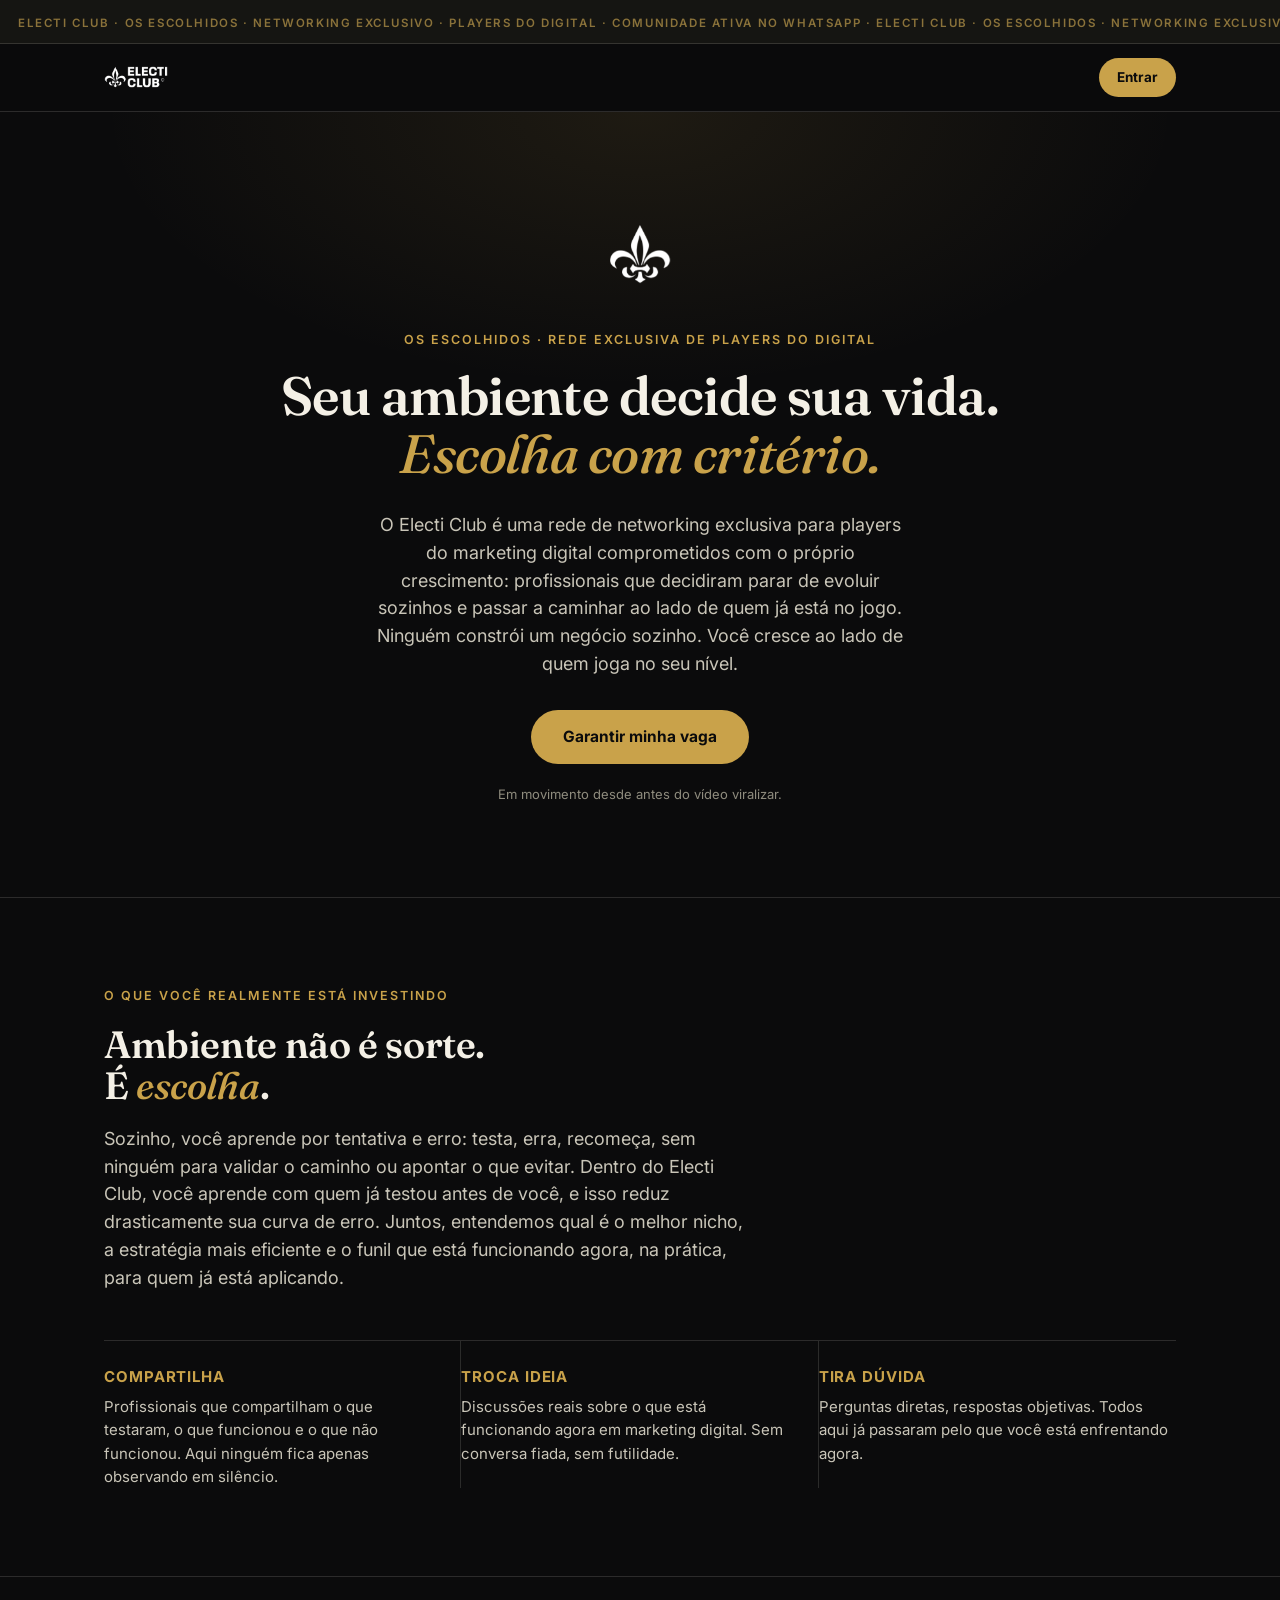
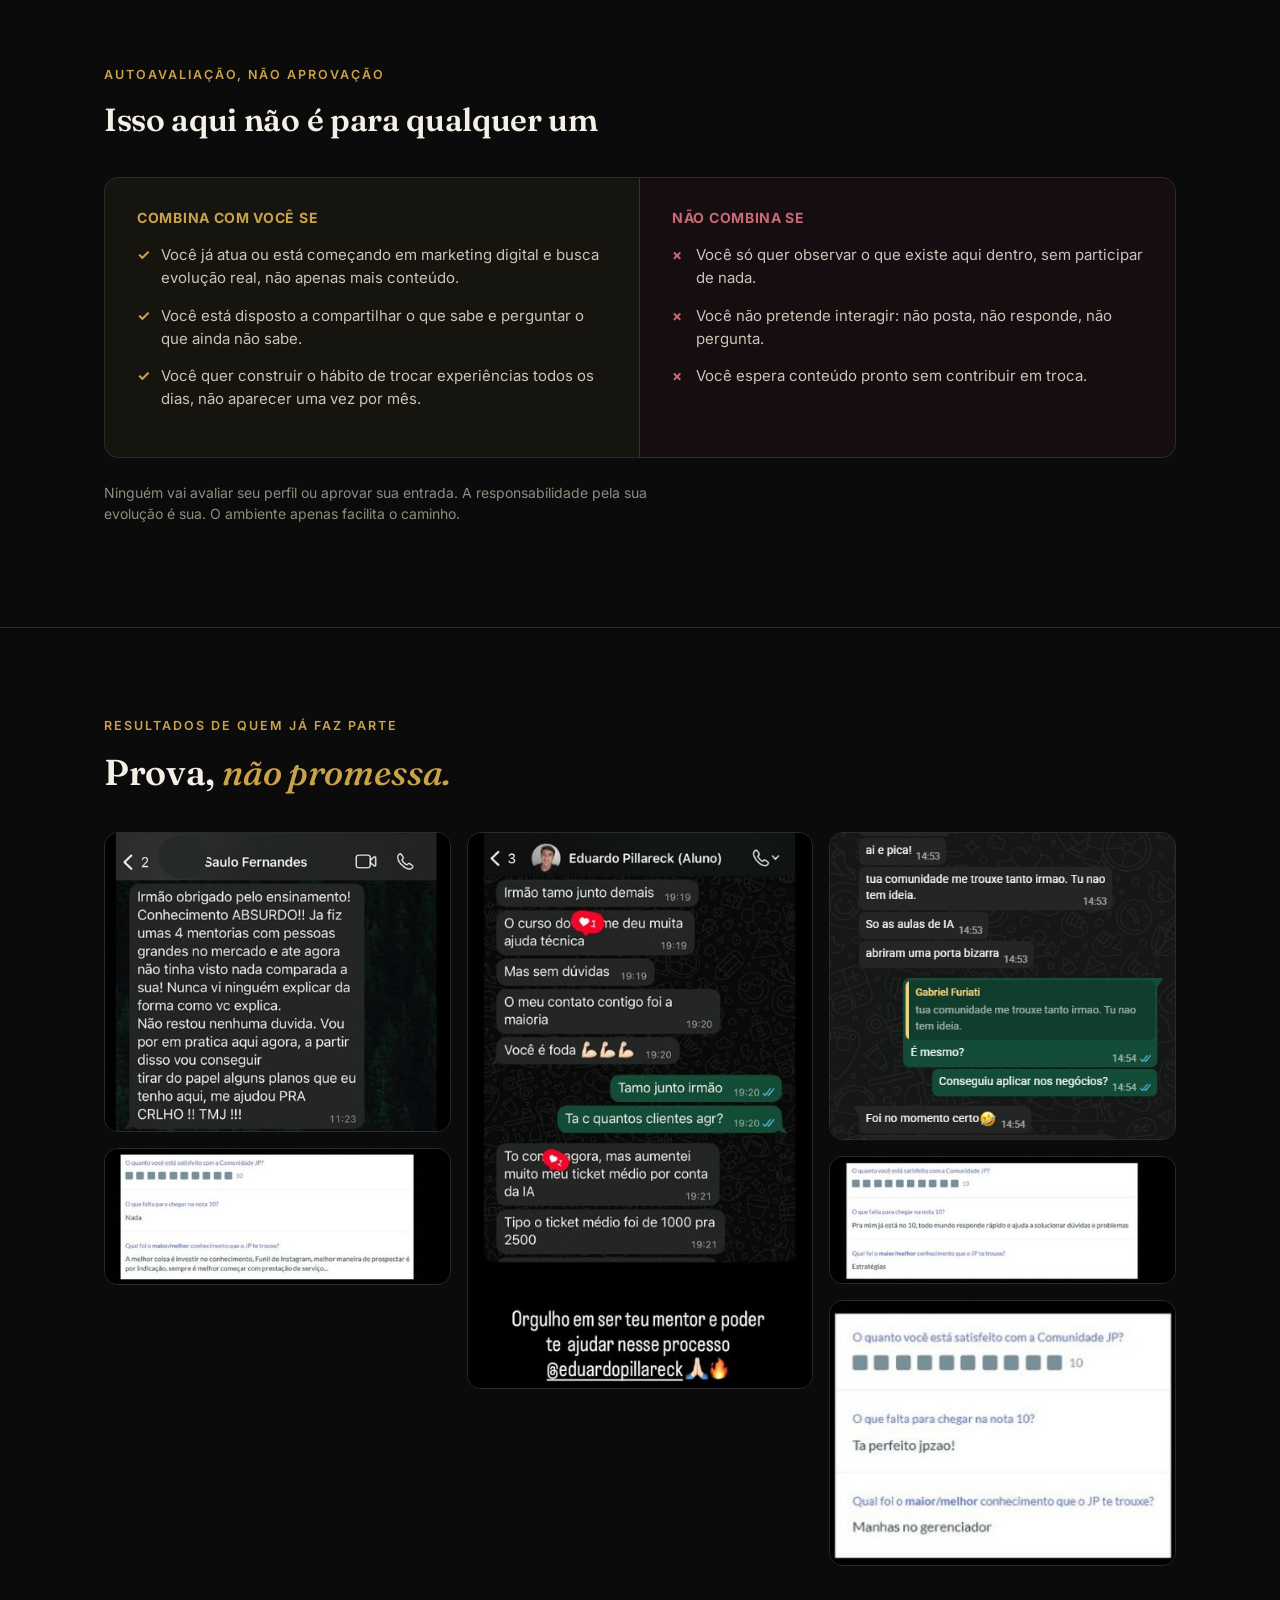
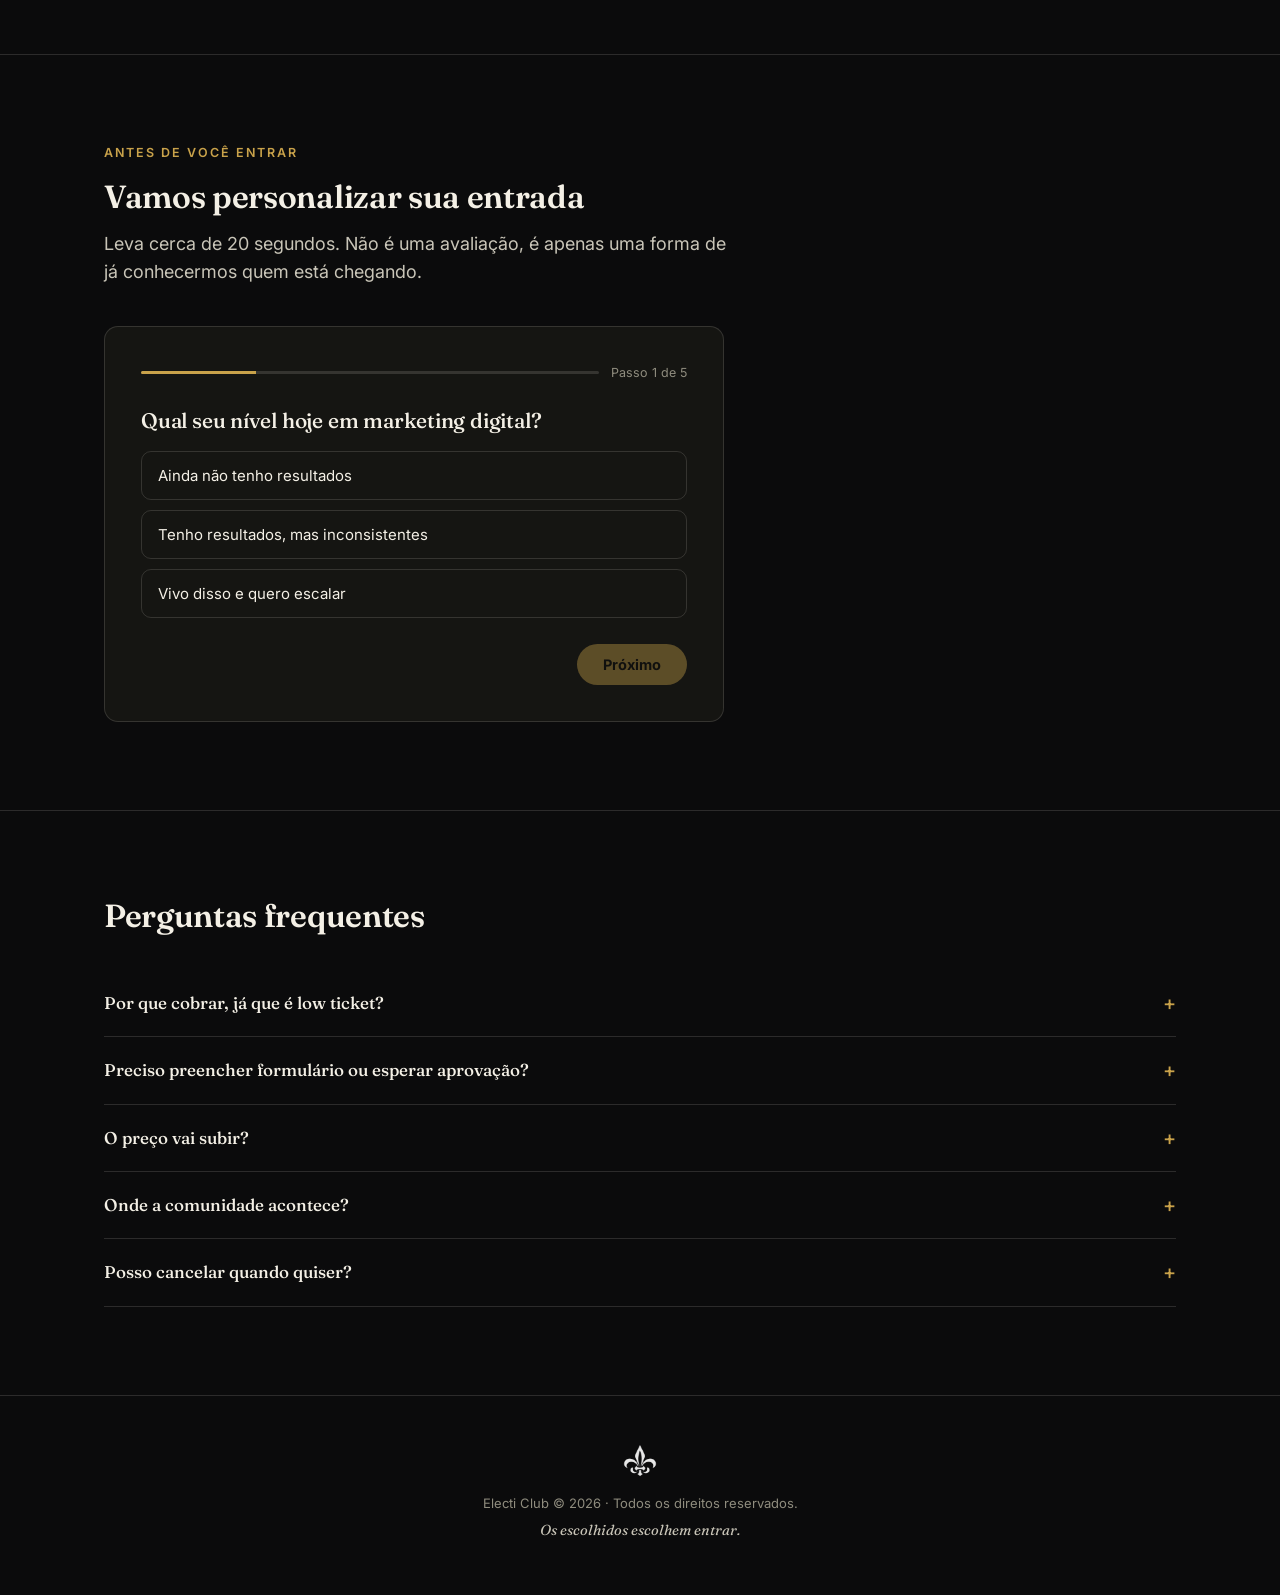
==== commit 26ee02a5: "Corrige opções de nível, permite múltipla escolha na pergunta de motivação e liga o quiz novo à plan" ====
--- a/index.html
+++ b/index.html
@@ -139,9 +139,9 @@
       <div class="quiz-step active" data-step="0">
         <h3>Qual seu nível hoje em marketing digital?</h3>
         <div class="quiz-options" data-key="nivel">
-          <button class="quiz-opt" type="button">Iniciante</button>
-          <button class="quiz-opt" type="button">Já tenho resultados</button>
-          <button class="quiz-opt" type="button">Já vivo disso</button>
+          <button class="quiz-opt" type="button">Ainda não tenho resultados</button>
+          <button class="quiz-opt" type="button">Tenho resultados, mas inconsistentes</button>
+          <button class="quiz-opt" type="button">Vivo disso e quero escalar</button>
         </div>
         <div class="quiz-nav">
           <span></span>
@@ -165,13 +165,14 @@
       </div>
 
       <div class="quiz-step" data-step="2">
-        <h3>O que você mais busca agora?</h3>
+        <h3>O que você espera encontrar aqui dentro?</h3>
+        <p class="quiz-hint">Pode escolher mais de uma opção.</p>
         <div class="quiz-options" data-key="interesse">
-          <button class="quiz-opt" type="button">Tráfego pago</button>
-          <button class="quiz-opt" type="button">Infoprodutos e low ticket</button>
-          <button class="quiz-opt" type="button">Automação e IA</button>
-          <button class="quiz-opt" type="button">Trocar ideia com outros profissionais</button>
-          <button class="quiz-opt" type="button">Um pouco de tudo</button>
+          <button class="quiz-opt" type="button">Resultados práticos que eu possa aplicar rápido</button>
+          <button class="quiz-opt" type="button">Trocar ideia com outros profissionais todos os dias</button>
+          <button class="quiz-opt" type="button">Um ambiente que me puxa pra cima</button>
+          <button class="quiz-opt" type="button">Tirar dúvidas com quem já testou antes de mim</button>
+          <button class="quiz-opt" type="button">Um pouco de tudo isso</button>
         </div>
         <div class="quiz-nav">
           <button class="quiz-back" type="button">← voltar</button>
@@ -222,18 +223,18 @@
     <div class="card-membership">
       <p class="card-eyebrow">Electi Club</p>
       <p class="card-title">Membro Electi Club</p>
-      <p class="card-price">R$ 17<span>,90/mês</span></p>
-      <p class="card-price-note">cancele quando quiser · sem fidelidade</p>
+      <p class="card-price">R$ 17<span>,90/ano</span></p>
+      <p class="card-price-note">cobrança anual · sem mensalidade</p>
       <ul>
         <li>Ambiente ativo de marketing digital, todos os dias</li>
         <li>Profissionais comprometidos trocando o que está funcionando agora</li>
         <li>Aprenda com quem já testou e evite repetir os mesmos erros</li>
-        <li>Investimento travado enquanto você permanecer no grupo</li>
+        <li>Cobrança anual, sem mensalidade</li>
       </ul>
       <a class="btn btn-primary" href="https://pay.hub.la/d9ovtXGPBHAwMIfi0Ynn/upsell" id="checkoutLink">Garantir minha vaga</a>
     </div>
-    <!-- Ajuste o preço R$17,90/mês acima para o valor final que você decidir -->
-    <p class="card-fine">Sem contrato de fidelidade. Cancele quando quiser.</p>
+    <!-- Ajuste o preço R$17,90/ano acima para o valor final que você decidir -->
+    <p class="card-fine">Cobrança anual. Sem mensalidade.</p>
   </div>
 </section>
 
--- a/assets/css/styles.css
+++ b/assets/css/styles.css
@@ -262,6 +262,8 @@
   .quiz-step h3{
     font-family:'Fraunces',serif;font-weight:500;font-size:21px;margin-bottom:20px;
   }
+  .quiz-step h3 + .quiz-hint{margin-top:-14px;}
+  .quiz-hint{font-size:13px;color:var(--mute);margin-bottom:18px;}
   .quiz-options{display:flex;flex-direction:column;gap:10px;margin-bottom:26px;}
   .quiz-opt{
     text-align:left;
